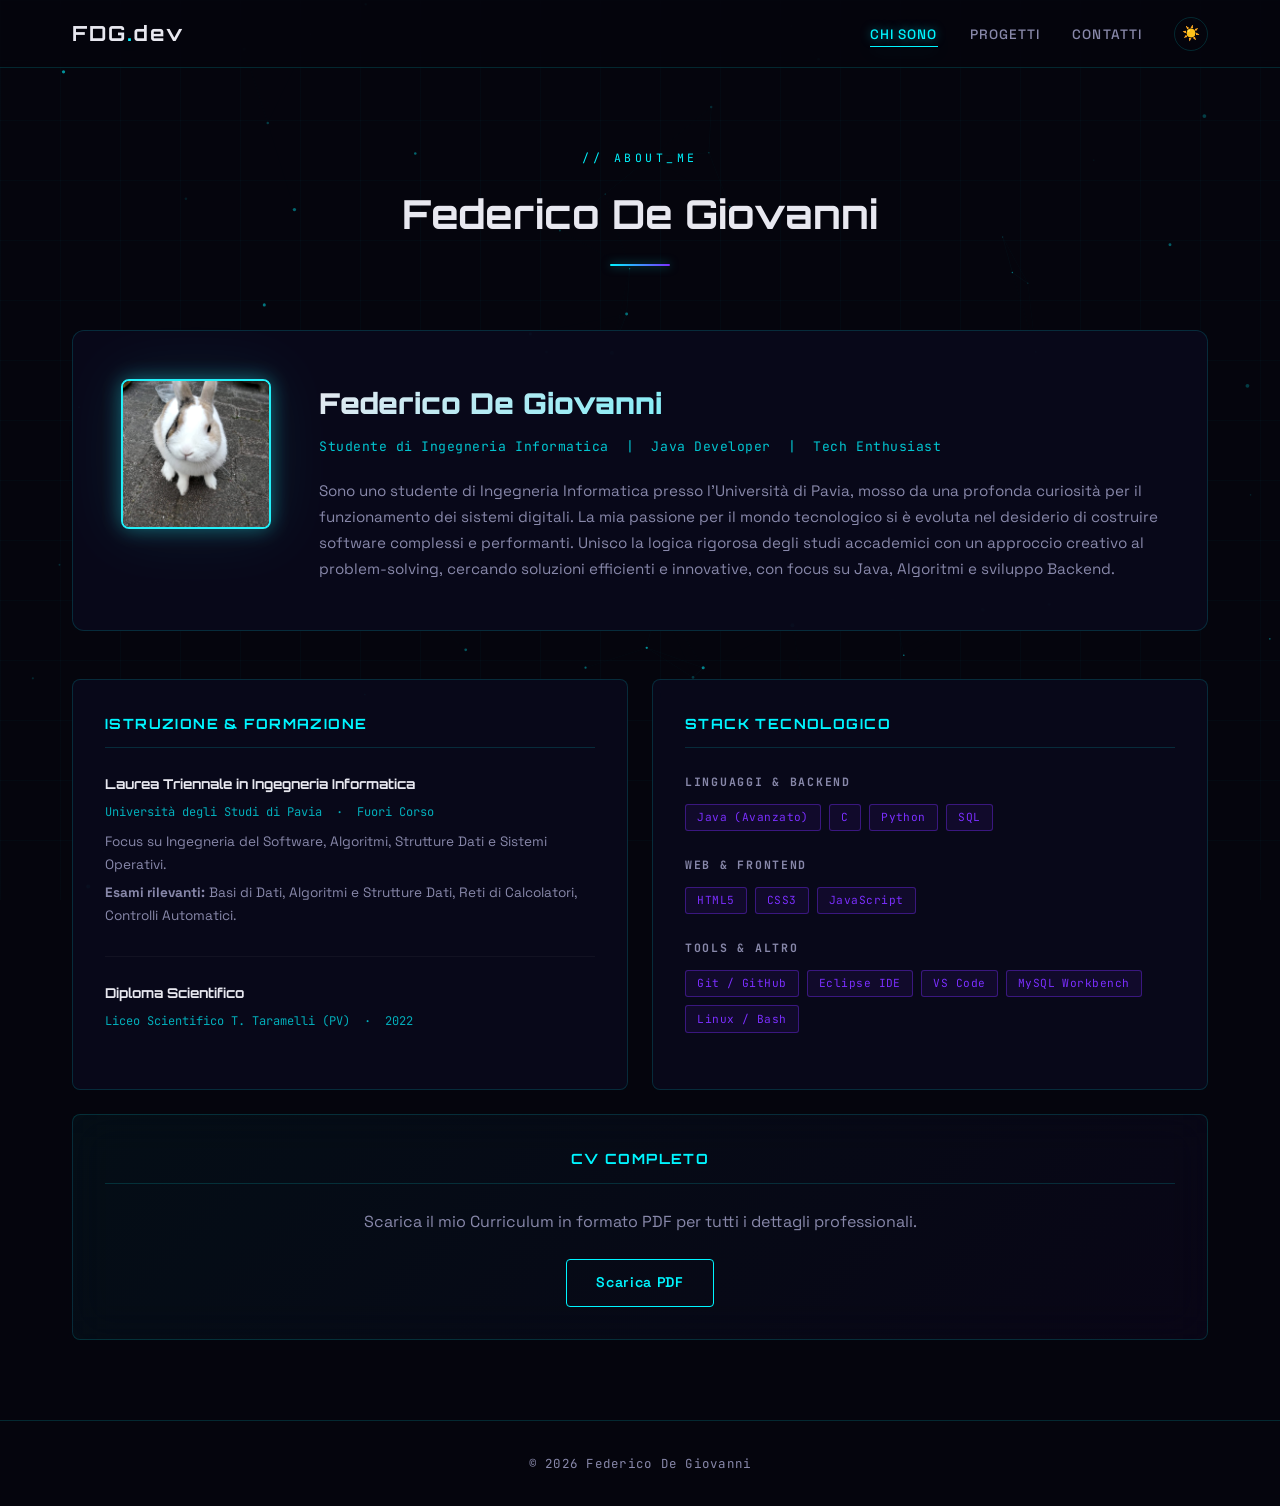
==== chi-sono.html @ 1b2f7f35 "Add files via upload" ====
<!DOCTYPE html>
<html lang="it">
<head>
    <meta charset="UTF-8">
    <meta name="viewport" content="width=device-width, initial-scale=1.0">
    <title>Chi Sono — Federico De Giovanni</title>
    <link rel="stylesheet" href="style.css">
</head>
<body>

<canvas id="bg-canvas"></canvas>

<header>
    <div class="container">
        <h1><a href="index.html">FDG<span>.</span>dev</a></h1>
        <nav>
            <ul>
                <li><a href="chi-sono.html" class="active">Chi Sono</a></li>
                <li><a href="index.html#progetti">Progetti</a></li>
                <li><a href="index.html#contatti">Contatti</a></li>
                <li><button id="theme-toggle">☀️</button></li>
            </ul>
        </nav>
    </div>
</header>

<section class="page-section">
    <div class="container">

        <div class="section-header reveal">
            <p class="section-eyebrow">// about_me</p>
            <h3>Federico De Giovanni</h3>
            <div class="section-line"></div>
        </div>

        <div class="profile-header reveal">
            <img src="foto-profilo.JPEG" alt="Federico De Giovanni" class="profile-pic">
            <div class="profile-bio">
                <h2>Federico De Giovanni</h2>
                <p class="subtitle">Studente di Ingegneria Informatica &nbsp;|&nbsp; Java Developer &nbsp;|&nbsp; Tech Enthusiast</p>
                <p>
                    Sono uno studente di Ingegneria Informatica presso l'Università di Pavia, mosso da una profonda curiosità per il
                    funzionamento dei sistemi digitali. La mia passione per il mondo tecnologico si è evoluta nel desiderio di costruire
                    software complessi e performanti. Unisco la logica rigorosa degli studi accademici con un approccio creativo al
                    problem-solving, cercando soluzioni efficienti e innovative, con focus su Java, Algoritmi e sviluppo Backend.
                </p>
            </div>
        </div>

        <div class="cv-layout">

            <div class="cv-section reveal">
                <h3>Istruzione &amp; Formazione</h3>

                <div class="education-item">
                    <h4>Laurea Triennale in Ingegneria Informatica</h4>
                    <p class="institution">Università degli Studi di Pavia &nbsp;·&nbsp; Fuori Corso</p>
                    <p class="details">Focus su Ingegneria del Software, Algoritmi, Strutture Dati e Sistemi Operativi.</p>
                    <p class="exams"><strong>Esami rilevanti:</strong> Basi di Dati, Algoritmi e Strutture Dati, Reti di Calcolatori, Controlli Automatici.</p>
                </div>

                <div class="education-item">
                    <h4>Diploma Scientifico</h4>
                    <p class="institution">Liceo Scientifico T. Taramelli (PV) &nbsp;·&nbsp; 2022</p>
                </div>
            </div>

            <div class="cv-section reveal">
                <h3>Stack Tecnologico</h3>

                <div class="skill-category">
                    <h4>Linguaggi &amp; Backend</h4>
                    <div class="tags">
                        <span>Java (Avanzato)</span>
                        <span>C</span>
                        <span>Python</span>
                        <span>SQL</span>
                    </div>
                </div>

                <div class="skill-category">
                    <h4>Web &amp; Frontend</h4>
                    <div class="tags">
                        <span>HTML5</span>
                        <span>CSS3</span>
                        <span>JavaScript</span>
                    </div>
                </div>

                <div class="skill-category">
                    <h4>Tools &amp; Altro</h4>
                    <div class="tags">
                        <span>Git / GitHub</span>
                        <span>Eclipse IDE</span>
                        <span>VS Code</span>
                        <span>MySQL Workbench</span>
                        <span>Linux / Bash</span>
                    </div>
                </div>
            </div>

            <div class="cv-section download-section reveal">
                <h3>CV Completo</h3>
                <p>Scarica il mio Curriculum in formato PDF per tutti i dettagli professionali.</p>
                <a href="cv.pdf" download class="btn">Scarica PDF</a>
            </div>

        </div>

    </div>
</section>

<footer>
    <p>© 2026 Federico De Giovanni</p>
</footer>

<script src="script.js"></script>

</body>
</html>
---- style.css ----
@import url('https://fonts.googleapis.com/css2?family=Orbitron:wght@400;500;700;900&family=Space+Grotesk:wght@300;400;500;600&family=JetBrains+Mono:wght@400;500&display=swap');

:root {
    --bg-primary: #05050d;
    --bg-secondary: #0a0a1a;
    --bg-card: rgba(10, 10, 30, 0.75);
    --cyan: #00f5ff;
    --purple: #7b2fff;
    --pink: #ff006e;
    --green: #00ff88;
    --text-primary: #e8e8f0;
    --text-secondary: #8888aa;
    --border-subtle: rgba(0, 245, 255, 0.15);
    --glow-cyan: 0 0 20px rgba(0,245,255,0.4), 0 0 60px rgba(0,245,255,0.1);
    --glow-purple: 0 0 20px rgba(123,47,255,0.4), 0 0 60px rgba(123,47,255,0.1);
    --transition: all 0.3s cubic-bezier(0.4,0,0.2,1);
}

*, *::before, *::after { margin:0; padding:0; box-sizing:border-box; }

html {
    scroll-behavior: smooth;
    scrollbar-width: thin;
    scrollbar-color: var(--cyan) var(--bg-secondary);
}
::-webkit-scrollbar { width: 5px; }
::-webkit-scrollbar-track { background: var(--bg-secondary); }
::-webkit-scrollbar-thumb { background: var(--cyan); border-radius: 3px; }

body {
    font-family: 'Space Grotesk', sans-serif;
    background-color: var(--bg-primary);
    color: var(--text-primary);
    line-height: 1.7;
    overflow-x: hidden;
}

#bg-canvas {
    position: fixed; top:0; left:0;
    width:100%; height:100%;
    z-index: 0; pointer-events: none;
}

body::before {
    content:'';
    position: fixed; inset:0;
    background-image:
        linear-gradient(rgba(0,245,255,0.025) 1px, transparent 1px),
        linear-gradient(90deg, rgba(0,245,255,0.025) 1px, transparent 1px);
    background-size: 60px 60px;
    z-index: 0; pointer-events: none;
}

.container { max-width:1200px; margin:0 auto; padding:0 2rem; position:relative; z-index:1; }

/* ── HEADER ── */
header {
    position: sticky; top:0; z-index:100;
    padding: 1rem 0;
    background: rgba(5,5,13,0.85);
    backdrop-filter: blur(20px);
    -webkit-backdrop-filter: blur(20px);
    border-bottom: 1px solid var(--border-subtle);
}
header .container { display:flex; align-items:center; justify-content:space-between; }
header h1 { font-family:'Orbitron',sans-serif; font-size:1.3rem; font-weight:700; letter-spacing:.1em; }
header h1 a { text-decoration:none; color:inherit; transition:var(--transition); }
header h1 a:hover { color:var(--cyan); }
header h1 span { color:var(--cyan); text-shadow:var(--glow-cyan); }

nav ul { list-style:none; display:flex; align-items:center; gap:2rem; }
nav ul li a {
    text-decoration:none; color:var(--text-secondary);
    font-size:.85rem; font-weight:500; letter-spacing:.08em;
    text-transform:uppercase; transition:var(--transition);
    position:relative; padding-bottom:4px;
}
nav ul li a::after {
    content:''; position:absolute; bottom:0; left:0;
    width:0; height:1px;
    background:var(--cyan); box-shadow:var(--glow-cyan);
    transition:width .3s ease;
}
nav ul li a:hover, nav ul li a.active {
    color:var(--cyan); text-shadow:0 0 10px rgba(0,245,255,.5);
}
nav ul li a:hover::after, nav ul li a.active::after { width:100%; }

#theme-toggle {
    background:transparent !important; border:1px solid var(--border-subtle) !important;
    cursor:pointer; font-size:.9rem !important;
    width:34px; height:34px; border-radius:50%;
    display:flex; align-items:center; justify-content:center;
    transition:var(--transition); color:var(--text-secondary);
}
#theme-toggle:hover { border-color:var(--cyan) !important; box-shadow:var(--glow-cyan); }

/* ── HERO ── */
#hero {
    position:relative; z-index:1;
    min-height:100vh;
    display:flex; align-items:center; justify-content:center;
    text-align:center; overflow:hidden;
}
#hero::before {
    content:''; position:absolute; inset:0;
    background:
        radial-gradient(ellipse 80% 60% at 50% 50%, rgba(0,245,255,.06) 0%, transparent 70%),
        radial-gradient(ellipse 50% 40% at 80% 20%, rgba(123,47,255,.09) 0%, transparent 60%);
}
.hero-content { position:relative; z-index:2; max-width:900px; padding:2rem; }

.hero-badge {
    display:inline-flex; align-items:center; gap:.5rem;
    padding:.35rem 1.2rem;
    border:1px solid var(--border-subtle); border-radius:50px;
    font-size:.72rem; color:var(--cyan); letter-spacing:.15em;
    text-transform:uppercase; margin-bottom:2rem;
    background:rgba(0,245,255,.05);
}
.hero-badge .dot {
    width:6px; height:6px; background:var(--green);
    border-radius:50%; box-shadow:0 0 6px var(--green);
    animation:pulse 2s infinite;
}
@keyframes pulse {
    0%,100% { opacity:1; transform:scale(1); }
    50% { opacity:.4; transform:scale(.8); }
}

#hero h2 {
    font-family:'Orbitron',sans-serif;
    font-size:clamp(2.2rem,6vw,4.5rem);
    font-weight:900; line-height:1.15; margin-bottom:1.5rem;
}
#hero h2 .highlight {
    background:linear-gradient(135deg, var(--cyan), var(--purple));
    -webkit-background-clip:text; -webkit-text-fill-color:transparent;
    background-clip:text;
    filter:drop-shadow(0 0 30px rgba(0,245,255,.3));
}
#hero p { font-size:1.1rem; color:var(--text-secondary); margin-bottom:2.5rem; max-width:540px; margin-left:auto; margin-right:auto; }

.hero-typed {
    font-family:'JetBrains Mono',monospace;
    font-size:.95rem; color:var(--cyan);
    margin-bottom:2.5rem; min-height:1.4em;
}
.cursor-blink { animation:blink .7s infinite; }
@keyframes blink { 0%,100% { opacity:1; } 50% { opacity:0; } }

.hero-cta { display:flex; gap:1rem; justify-content:center; flex-wrap:wrap; }

.btn, a.btn {
    display:inline-flex; align-items:center; gap:.5rem;
    padding:.7rem 1.8rem; border-radius:4px;
    font-family:'Space Grotesk',sans-serif;
    font-weight:600; font-size:.88rem; letter-spacing:.05em;
    text-decoration:none; transition:var(--transition);
    cursor:pointer; color:var(--cyan);
    background:transparent; border:1px solid var(--cyan);
}
.btn:hover, a.btn:hover {
    background:rgba(0,245,255,.1);
    box-shadow:var(--glow-cyan);
    transform:translateY(-2px);
    text-decoration:none; color:var(--cyan);
}
.btn-primary {
    background:linear-gradient(135deg,var(--cyan),var(--purple));
    color:var(--bg-primary); border:none;
}
.btn-primary:hover {
    transform:translateY(-2px);
    box-shadow:0 8px 30px rgba(0,245,255,.4);
    color:var(--bg-primary);
}

.scroll-indicator {
    position:absolute; bottom:2rem; left:50%; transform:translateX(-50%);
    display:flex; flex-direction:column; align-items:center; gap:.4rem;
    color:var(--text-secondary); font-size:.7rem; letter-spacing:.15em;
    text-transform:uppercase; animation:bounce 2s infinite;
}
.scroll-indicator .arrow {
    width:18px; height:18px;
    border-right:1px solid var(--cyan); border-bottom:1px solid var(--cyan);
    transform:rotate(45deg); margin-top:4px;
}
@keyframes bounce {
    0%,100% { transform:translateX(-50%) translateY(0); }
    50% { transform:translateX(-50%) translateY(8px); }
}

/* ── SECTIONS ── */
.section-header { text-align:center; margin-bottom:4rem; position:relative; z-index:1; }
.section-eyebrow {
    font-family:'JetBrains Mono',monospace; font-size:.72rem;
    color:var(--cyan); letter-spacing:.3em; text-transform:uppercase; margin-bottom:.75rem;
}
.section-header h3 {
    font-family:'Orbitron',sans-serif;
    font-size:clamp(1.8rem,4vw,2.5rem); font-weight:700;
}
.section-line {
    width:60px; height:2px;
    background:linear-gradient(90deg,var(--cyan),var(--purple));
    margin:1rem auto 0; border-radius:2px;
    box-shadow:0 0 10px rgba(0,245,255,.5);
}

/* ── PROJECTS ── */
#progetti { padding:6rem 0; position:relative; z-index:1; }
.grid-progetti { display:grid; grid-template-columns:repeat(3,1fr); gap:1.5rem; }
.card-center { grid-column:2; }

.card {
    background:var(--bg-card); border:1px solid var(--border-subtle);
    border-radius:8px; padding:2rem;
    backdrop-filter:blur(20px); -webkit-backdrop-filter:blur(20px);
    transition:var(--transition); position:relative; overflow:hidden;
}
.card::before {
    content:''; position:absolute; top:0; left:0; right:0; height:2px;
    background:linear-gradient(90deg,transparent,var(--cyan),transparent);
    opacity:0; transition:opacity .3s;
}
.card:hover { border-color:rgba(0,245,255,.4); box-shadow:0 8px 40px rgba(0,245,255,.1); transform:translateY(-6px); }
.card:hover::before { opacity:1; }

.card-number { font-family:'JetBrains Mono',monospace; font-size:.68rem; color:var(--cyan); opacity:.4; letter-spacing:.2em; margin-bottom:1rem; }
.card h4 { font-family:'Orbitron',sans-serif; font-size:1.05rem; font-weight:700; margin-bottom:.75rem; }
.card p { color:var(--text-secondary); font-size:.9rem; margin-bottom:1.25rem; }

.tags { display:flex; flex-wrap:wrap; gap:.5rem; margin-bottom:1.5rem; }
.tags span {
    font-family:'JetBrains Mono',monospace; font-size:.7rem;
    padding:.2rem .7rem; border-radius:3px;
    border:1px solid rgba(123,47,255,.4);
    color:var(--purple); background:rgba(123,47,255,.08);
    letter-spacing:.04em;
}

.project-link {
    display:inline-flex; align-items:center; gap:.4rem;
    color:var(--cyan); text-decoration:none;
    font-size:.85rem; font-weight:600; letter-spacing:.04em;
    transition:var(--transition);
}
.project-link:hover { gap:.8rem; text-shadow:0 0 10px rgba(0,245,255,.5); }

/* ── CONTACTS ── */
#contatti { padding:6rem 0; position:relative; z-index:1; }
.contact-box {
    background:var(--bg-card); border:1px solid var(--border-subtle);
    border-radius:12px; padding:4rem; text-align:center;
    backdrop-filter:blur(20px); position:relative; overflow:hidden;
    max-width:680px; margin:0 auto;
}
.contact-box::after {
    content:''; position:absolute; inset:-1px; border-radius:13px;
    background:linear-gradient(135deg,rgba(0,245,255,.15),rgba(123,47,255,.15));
    z-index:-1;
}
.contact-box h3 {
    font-family:'Orbitron',sans-serif; font-size:1.8rem; font-weight:700;
    margin-bottom:1rem;
    background:linear-gradient(135deg,var(--cyan),var(--purple));
    -webkit-background-clip:text; -webkit-text-fill-color:transparent; background-clip:text;
}
.contact-box p { color:var(--text-secondary); margin-bottom:2rem; }
.social-links { display:flex; flex-direction:column; align-items:center; gap:1.5rem; }
.links-row { display:flex; align-items:center; gap:1.5rem; }
.links-row a {
    color:var(--text-secondary); text-decoration:none;
    font-size:.85rem; font-weight:500; letter-spacing:.1em;
    text-transform:uppercase; transition:var(--transition);
}
.links-row a:hover { color:var(--cyan); text-shadow:0 0 10px rgba(0,245,255,.5); }
.links-row span { color:var(--border-subtle); }

/* ── FOOTER ── */
footer {
    padding:2rem 0; border-top:1px solid var(--border-subtle);
    text-align:center; position:relative; z-index:1;
}
footer p { color:var(--text-secondary); font-family:'JetBrains Mono',monospace; font-size:.78rem; letter-spacing:.1em; }

/* ── CHI SONO ── */
.page-section { padding:5rem 0; position:relative; z-index:1; }

.profile-header {
    display:flex; align-items:flex-start; gap:3rem;
    margin-bottom:3rem;
    background:var(--bg-card); border:1px solid var(--border-subtle);
    border-radius:12px; padding:3rem; backdrop-filter:blur(20px);
}
.profile-pic {
    width:150px; height:150px; border-radius:8px;
    object-fit:cover; border:2px solid var(--cyan);
    box-shadow:var(--glow-cyan); flex-shrink:0;
    filter:grayscale(20%) contrast(1.05);
}
.profile-bio h2 {
    font-family:'Orbitron',sans-serif; font-size:1.8rem; font-weight:900; margin-bottom:.5rem;
    background:linear-gradient(135deg,var(--text-primary),var(--cyan));
    -webkit-background-clip:text; -webkit-text-fill-color:transparent; background-clip:text;
}
.profile-bio .subtitle {
    font-family:'JetBrains Mono',monospace; font-size:.82rem;
    color:var(--cyan); margin-bottom:1.25rem; opacity:.8; letter-spacing:.04em;
}
.profile-bio p { color:var(--text-secondary); font-size:.95rem; }

.cv-layout { display:grid; grid-template-columns:1fr 1fr; gap:1.5rem; }

.cv-section {
    background:var(--bg-card); border:1px solid var(--border-subtle);
    border-radius:8px; padding:2rem; backdrop-filter:blur(20px); transition:var(--transition);
}
.cv-section:hover { border-color:rgba(0,245,255,.3); }
.cv-section h3 {
    font-family:'Orbitron',sans-serif; font-size:.88rem; font-weight:700;
    color:var(--cyan); margin-bottom:1.5rem; padding-bottom:.75rem;
    border-bottom:1px solid var(--border-subtle);
    text-transform:uppercase; letter-spacing:.1em;
}

.education-item { margin-bottom:1.5rem; padding-bottom:1.5rem; border-bottom:1px solid rgba(255,255,255,.04); }
.education-item:last-child { margin-bottom:0; padding-bottom:0; border-bottom:none; }
.education-item h4 { font-family:'Orbitron',sans-serif; font-size:.85rem; color:var(--text-primary); margin-bottom:.4rem; }
.institution { font-family:'JetBrains Mono',monospace; font-size:.75rem; color:var(--cyan); margin-bottom:.5rem; opacity:.7; }
.details, .exams { font-size:.85rem; color:var(--text-secondary); margin-bottom:.3rem; }

.skill-category { margin-bottom:1.5rem; }
.skill-category:last-child { margin-bottom:0; }
.skill-category h4 { font-family:'JetBrains Mono',monospace; font-size:.72rem; color:var(--text-secondary); text-transform:uppercase; letter-spacing:.15em; margin-bottom:.75rem; }

.download-section { grid-column:1/-1; text-align:center; background:linear-gradient(135deg,rgba(0,245,255,.04),rgba(123,47,255,.04)); }
.download-section p { color:var(--text-secondary); margin-bottom:1.5rem; }

/* ── PROJECT PAGES ── */
.project-page { padding:4rem 0 3rem; position:relative; z-index:1; }
.project-page h2 {
    font-family:'Orbitron',sans-serif;
    font-size:clamp(2rem,5vw,3.2rem); font-weight:900; margin-bottom:1rem;
    background:linear-gradient(135deg,var(--text-primary),var(--cyan));
    -webkit-background-clip:text; -webkit-text-fill-color:transparent; background-clip:text;
}

.project-details h3 {
    font-family:'Orbitron',sans-serif; font-size:1rem; font-weight:700;
    color:var(--cyan); margin:3rem 0 1rem;
    text-transform:uppercase; letter-spacing:.1em;
    display:flex; align-items:center; gap:.75rem;
}
.project-details h3::before { content:'//'; color:var(--purple); font-family:'JetBrains Mono',monospace; opacity:.6; font-size:.85em; }
.project-details p { color:var(--text-secondary); line-height:1.8; margin-bottom:1rem; max-width:800px; }
.project-details ul { list-style:none; padding:0; margin-bottom:1rem; }
.project-details ul li {
    color:var(--text-secondary); padding:.5rem 0 .5rem 1.5rem;
    position:relative; font-size:.95rem; line-height:1.7;
    border-bottom:1px solid rgba(255,255,255,.04);
}
.project-details ul li::before { content:'▶'; position:absolute; left:0; color:var(--cyan); font-size:.55rem; top:.8rem; }
.project-details strong { color:var(--text-primary); }
.project-details code {
    font-family:'JetBrains Mono',monospace; font-size:.83em;
    color:var(--cyan); background:rgba(0,245,255,.08);
    padding:.1em .4em; border-radius:3px; border:1px solid rgba(0,245,255,.15);
}

.code-box {
    background:rgba(0,0,0,.5); border:1px solid rgba(123,47,255,.3);
    border-radius:8px; padding:0; overflow:hidden; margin:1.5rem 0;
}
.code-box::before {
    content:'● ● ●'; display:block; padding:.6rem 1rem;
    background:rgba(123,47,255,.1); border-bottom:1px solid rgba(123,47,255,.2);
    font-size:.55rem; color:rgba(255,255,255,.2); letter-spacing:.3em;
}
.code-box code {
    display:block; padding:1.5rem;
    font-family:'JetBrains Mono',monospace; font-size:.8rem;
    line-height:1.8; color:#c9d1d9;
    background:transparent; border:none !important;
    white-space:pre; overflow-x:auto;
}

.project-img {
    width:100%; max-width:800px;
    border-radius:8px; border:1px solid var(--border-subtle);
    margin:1rem 0; display:block;
    transition:var(--transition); box-shadow:0 4px 30px rgba(0,0,0,.5);
}
.project-img:hover { border-color:rgba(0,245,255,.4); box-shadow:0 8px 40px rgba(0,245,255,.15); transform:scale(1.01); }

.back-link {
    display:inline-flex; align-items:center; gap:.5rem;
    color:var(--text-secondary); text-decoration:none;
    font-size:.88rem; font-weight:500; margin:3rem 0;
    transition:var(--transition); letter-spacing:.04em;
}
.back-link:hover { color:var(--cyan); gap:.8rem; }

/* ── SCROLL REVEAL ── */
.reveal { opacity:0; transform:translateY(28px); transition:opacity .6s ease, transform .6s ease; }
.reveal.visible { opacity:1; transform:translateY(0); }

/* ── RESPONSIVE ── */
@media(max-width:768px){
    .profile-header { flex-direction:column; align-items:center; text-align:center; }
    .cv-layout { grid-template-columns:1fr; }
    .download-section { grid-column:1; }
    nav ul { gap:1rem; }
    .contact-box { padding:2.5rem 1.5rem; }
    header h1 { font-size:1.1rem; }
}
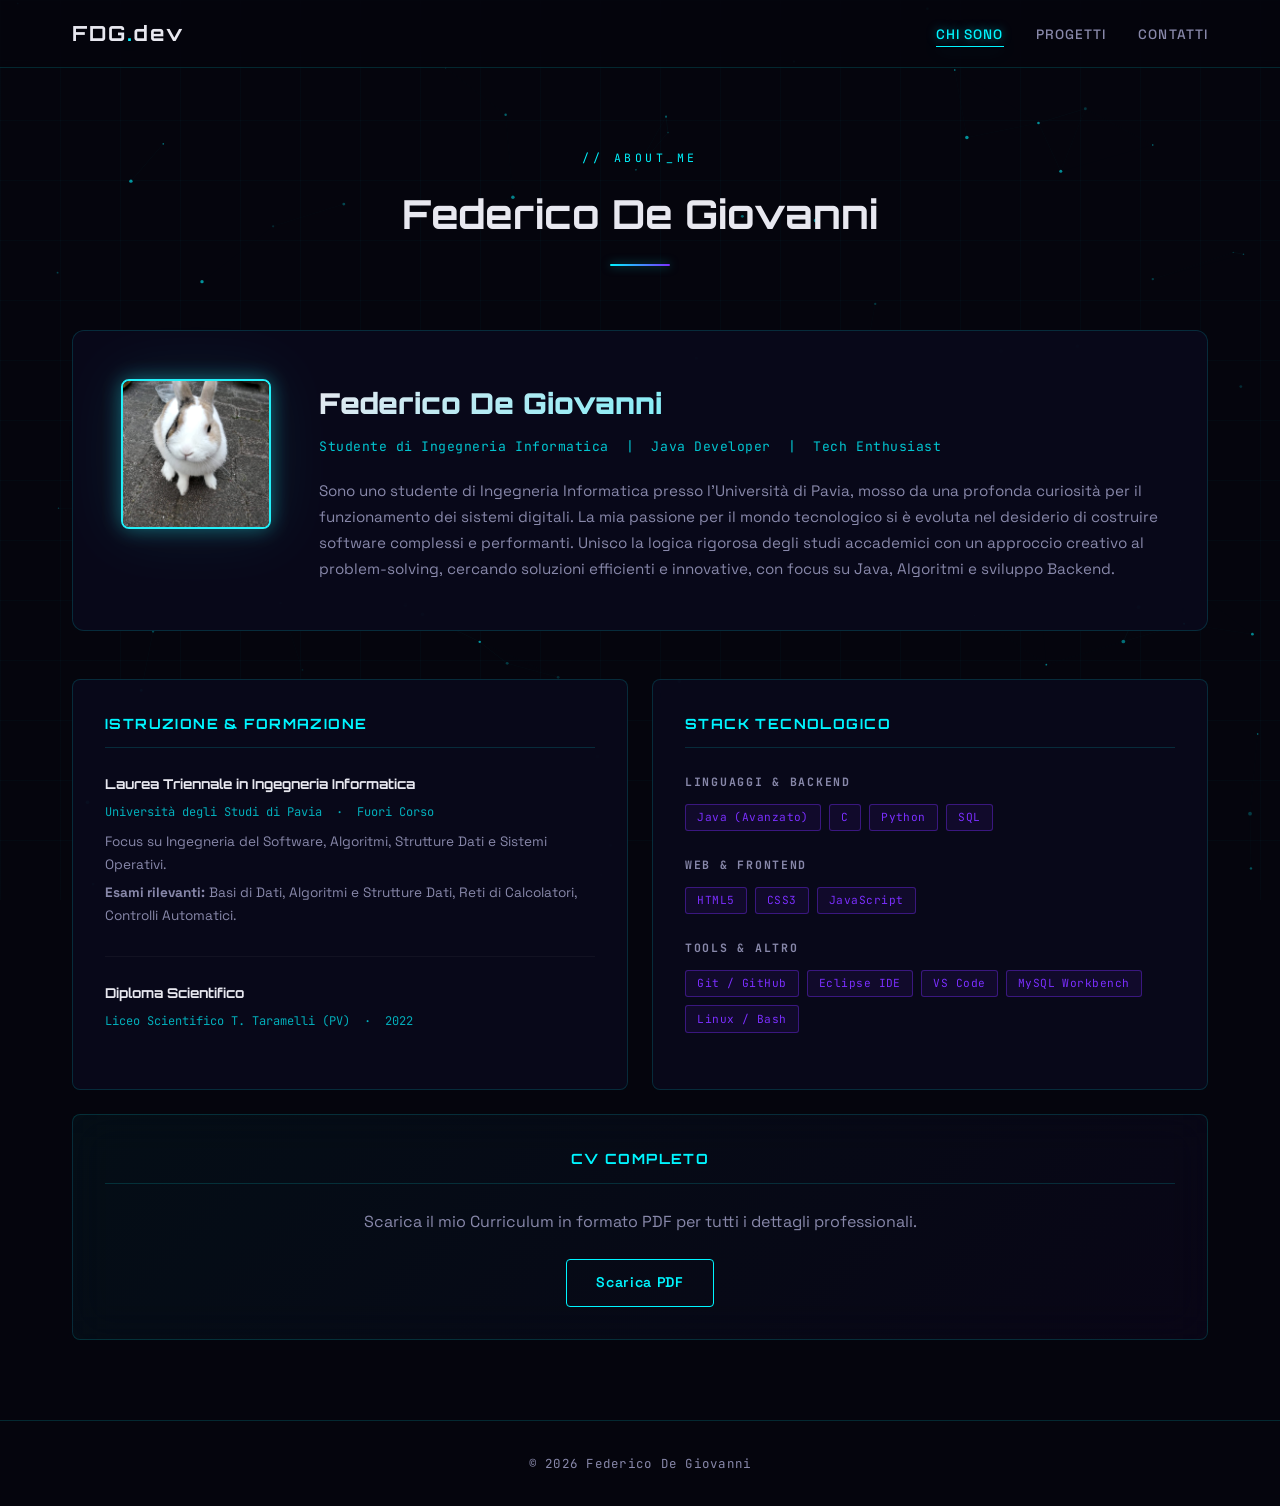
==== commit 781cd9d9: "Add files via upload" ====
--- a/chi-sono.html
+++ b/chi-sono.html
@@ -4,6 +4,11 @@
     <meta charset="UTF-8">
     <meta name="viewport" content="width=device-width, initial-scale=1.0">
     <title>Chi Sono — Federico De Giovanni</title>
+    <meta name="description" content="Chi sono: Federico De Giovanni, studente di Ingegneria Informatica a Pavia. Stack Java, Python, SQL, JavaScript. Scarica il CV.">
+    <meta property="og:title" content="Chi Sono — Federico De Giovanni">
+    <meta property="og:description" content="Studente di Ingegneria Informatica, Java Developer, Tech Enthusiast. Università di Pavia.">
+    <meta property="og:type" content="website">
+    <link rel="icon" href="favicon.svg" type="image/svg+xml">
     <link rel="stylesheet" href="style.css">
 </head>
 <body>
@@ -13,12 +18,12 @@
 <header>
     <div class="container">
         <h1><a href="index.html">FDG<span>.</span>dev</a></h1>
+        <button class="nav-toggle" id="nav-toggle" aria-label="Menu">☰</button>
         <nav>
             <ul>
                 <li><a href="chi-sono.html" class="active">Chi Sono</a></li>
                 <li><a href="index.html#progetti">Progetti</a></li>
                 <li><a href="index.html#contatti">Contatti</a></li>
-                <li><button id="theme-toggle">☀️</button></li>
             </ul>
         </nav>
     </div>
@@ -34,7 +39,7 @@
         </div>
 
         <div class="profile-header reveal">
-            <img src="foto-profilo.JPEG" alt="Federico De Giovanni" class="profile-pic">
+            <img src="foto-profilo.JPEG" alt="Federico De Giovanni" class="profile-pic" loading="lazy">
             <div class="profile-bio">
                 <h2>Federico De Giovanni</h2>
                 <p class="subtitle">Studente di Ingegneria Informatica &nbsp;|&nbsp; Java Developer &nbsp;|&nbsp; Tech Enthusiast</p>
--- a/style.css
+++ b/style.css
@@ -53,6 +53,17 @@
 
 .container { max-width:1200px; margin:0 auto; padding:0 2rem; position:relative; z-index:1; }
 
+/* ── NAV TOGGLE (hamburger) ── */
+.nav-toggle {
+    display:none;
+    background:transparent; border:1px solid var(--border-subtle);
+    color:var(--text-secondary); font-size:1.2rem;
+    width:36px; height:36px; border-radius:4px;
+    cursor:pointer; transition:var(--transition);
+    align-items:center; justify-content:center;
+}
+.nav-toggle:hover { border-color:var(--cyan); color:var(--cyan); box-shadow:var(--glow-cyan); }
+
 /* ── HEADER ── */
 header {
     position: sticky; top:0; z-index:100;
@@ -209,6 +220,27 @@
     box-shadow:0 0 10px rgba(0,245,255,.5);
 }
 
+/* ── CARD THUMBNAIL ── */
+.card-thumb {
+    margin: -2rem -2rem 1.5rem -2rem;
+    height: 160px;
+    overflow: hidden;
+    border-radius: 8px 8px 0 0;
+    position: relative;
+}
+.card-thumb img {
+    width:100%; height:100%;
+    object-fit:cover;
+    transition: transform .4s ease;
+    display:block;
+}
+.card:hover .card-thumb img { transform: scale(1.04); }
+.card-thumb::after {
+    content:'';
+    position:absolute; bottom:0; left:0; right:0; height:60px;
+    background:linear-gradient(to bottom, transparent, var(--bg-card));
+}
+
 /* ── PROJECTS ── */
 #progetti { padding:6rem 0; position:relative; z-index:1; }
 .grid-progetti { display:grid; grid-template-columns:repeat(3,1fr); gap:1.5rem; }
@@ -408,11 +440,48 @@
 .reveal.visible { opacity:1; transform:translateY(0); }
 
 /* ── RESPONSIVE ── */
-@media(max-width:768px){
+@media(max-width:900px){
+    .grid-progetti { grid-template-columns:repeat(2,1fr); }
+    .card-center { grid-column:1/-1; max-width:420px; margin:0 auto; width:100%; }
+}
+
+@media(max-width:640px){
+    .nav-toggle { display:flex; }
+
+    nav ul {
+        display:none; flex-direction:column; gap:0;
+        position:absolute; top:100%; left:0; right:0;
+        background:rgba(5,5,13,0.97);
+        backdrop-filter:blur(20px);
+        border-bottom:1px solid var(--border-subtle);
+        padding:.5rem 0;
+    }
+    nav ul.open { display:flex; }
+    nav ul li a { display:block; padding:.75rem 2rem; font-size:.95rem; }
+
+    .grid-progetti { grid-template-columns:1fr; }
+    .card-center { grid-column:1; max-width:100%; }
+
+    header .container { flex-wrap:wrap; gap:.75rem; }
+    header h1 { font-size:1.1rem; }
+    nav ul { gap:.75rem; }
+
+    #hero h2 { font-size:clamp(1.8rem,8vw,3rem); }
+    #hero p { font-size:1rem; }
+    .hero-cta { flex-direction:column; align-items:center; }
+
     .profile-header { flex-direction:column; align-items:center; text-align:center; }
     .cv-layout { grid-template-columns:1fr; }
     .download-section { grid-column:1; }
-    nav ul { gap:1rem; }
-    .contact-box { padding:2.5rem 1.5rem; }
-    header h1 { font-size:1.1rem; }
-}
+    .contact-box { padding:2rem 1.25rem; }
+
+    .project-page { padding:2.5rem 0 2rem; }
+    .project-page h2 { font-size:clamp(1.6rem,6vw,2.5rem); }
+    .code-box code { font-size:.72rem; padding:1rem; }
+    .section-header { margin-bottom:2.5rem; }
+    #progetti, #contatti { padding:4rem 0; }
+    .page-section { padding:3rem 0; }
+
+    .back-link { margin:2rem 0; }
+    footer p { font-size:.72rem; }
+}
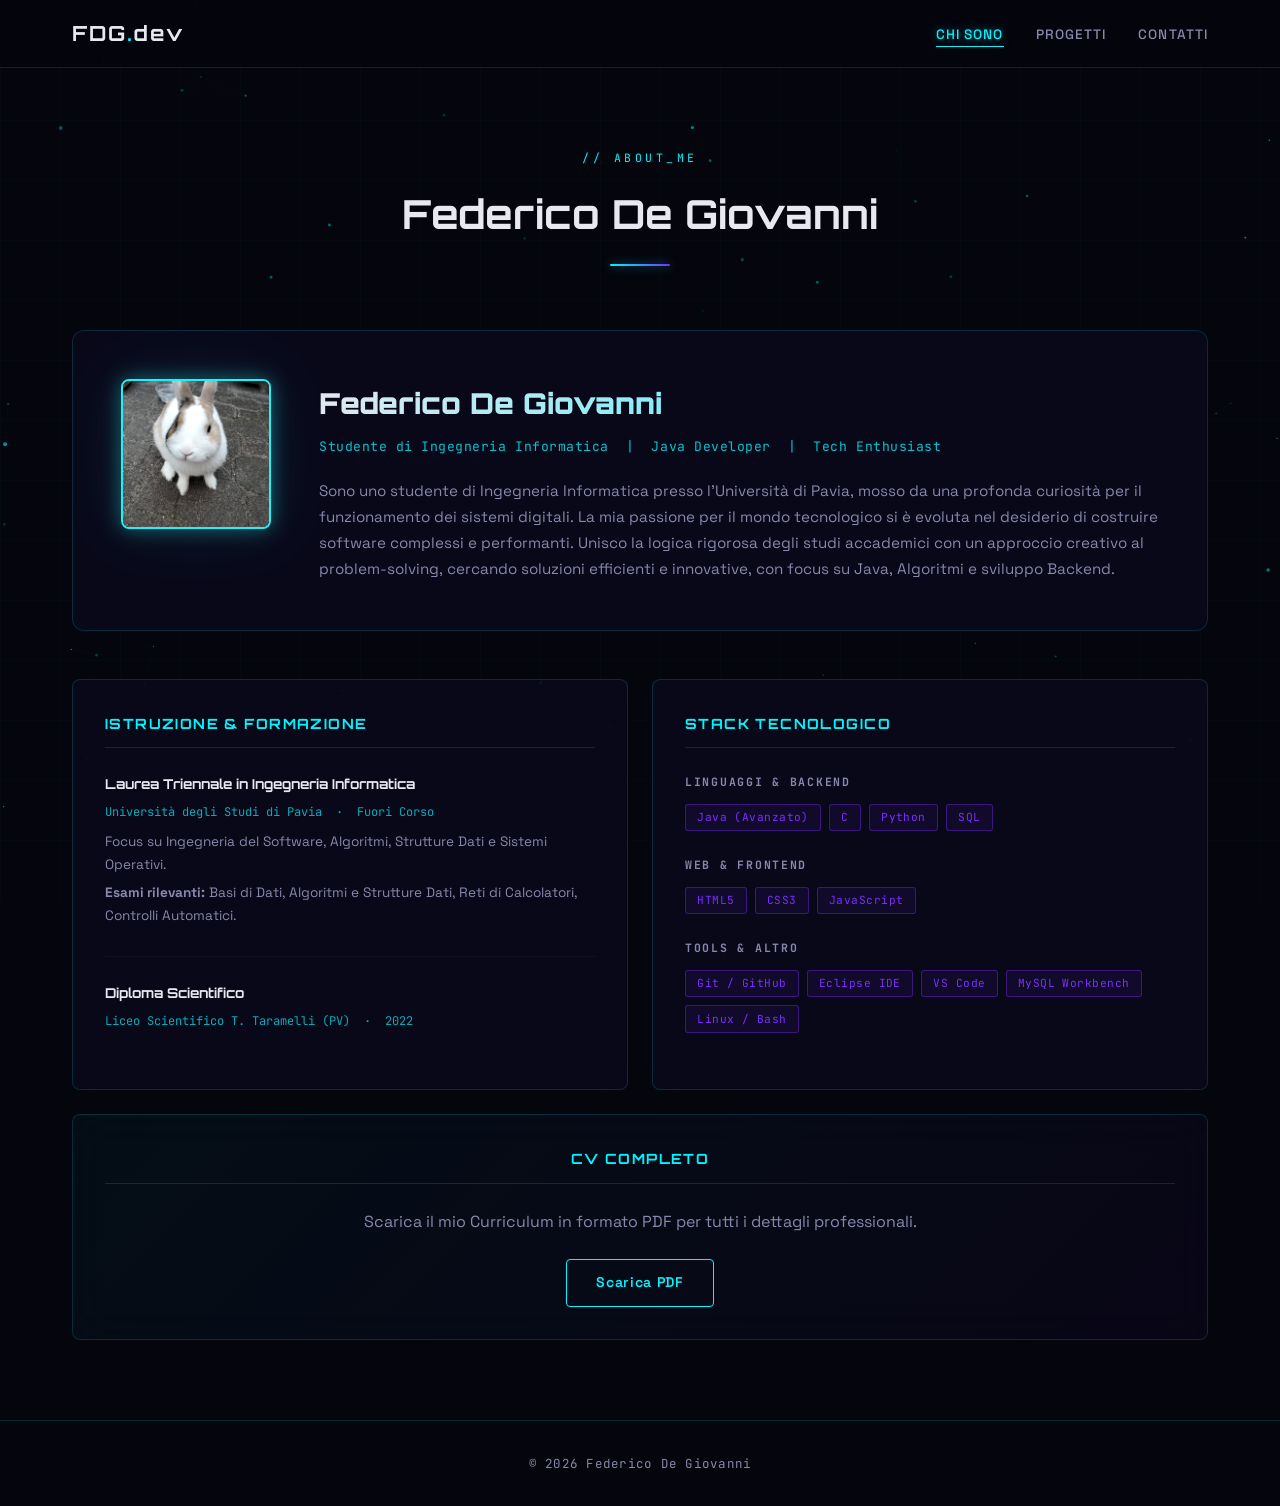
==== commit 245d48ba: "Update chi-sono.html" ====
--- a/chi-sono.html
+++ b/chi-sono.html
@@ -107,7 +107,7 @@
             <div class="cv-section download-section reveal">
                 <h3>CV Completo</h3>
                 <p>Scarica il mio Curriculum in formato PDF per tutti i dettagli professionali.</p>
-                <a href="cv.pdf" download class="btn">Scarica PDF</a>
+                <a href="" download class="btn">Scarica PDF</a>
             </div>
 
         </div>
@@ -123,3 +123,4 @@
 
 </body>
 </html>
+
